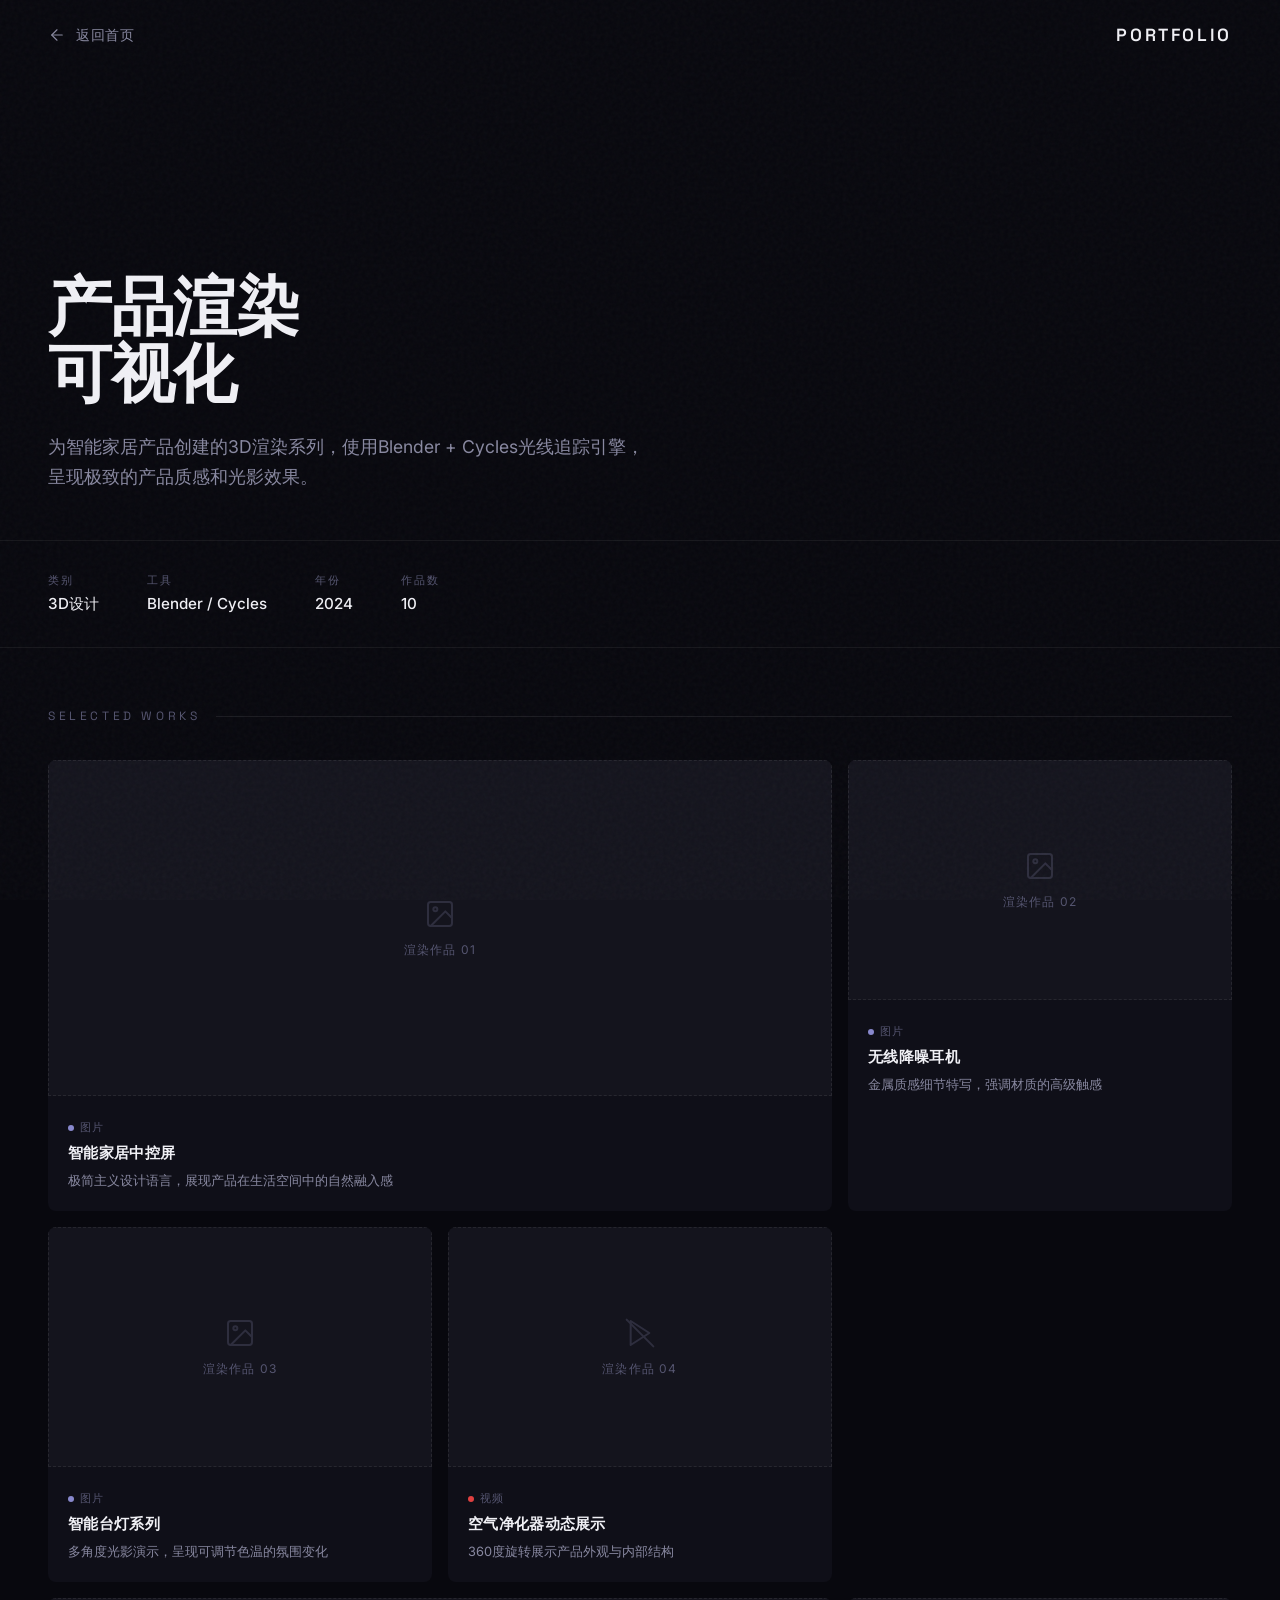
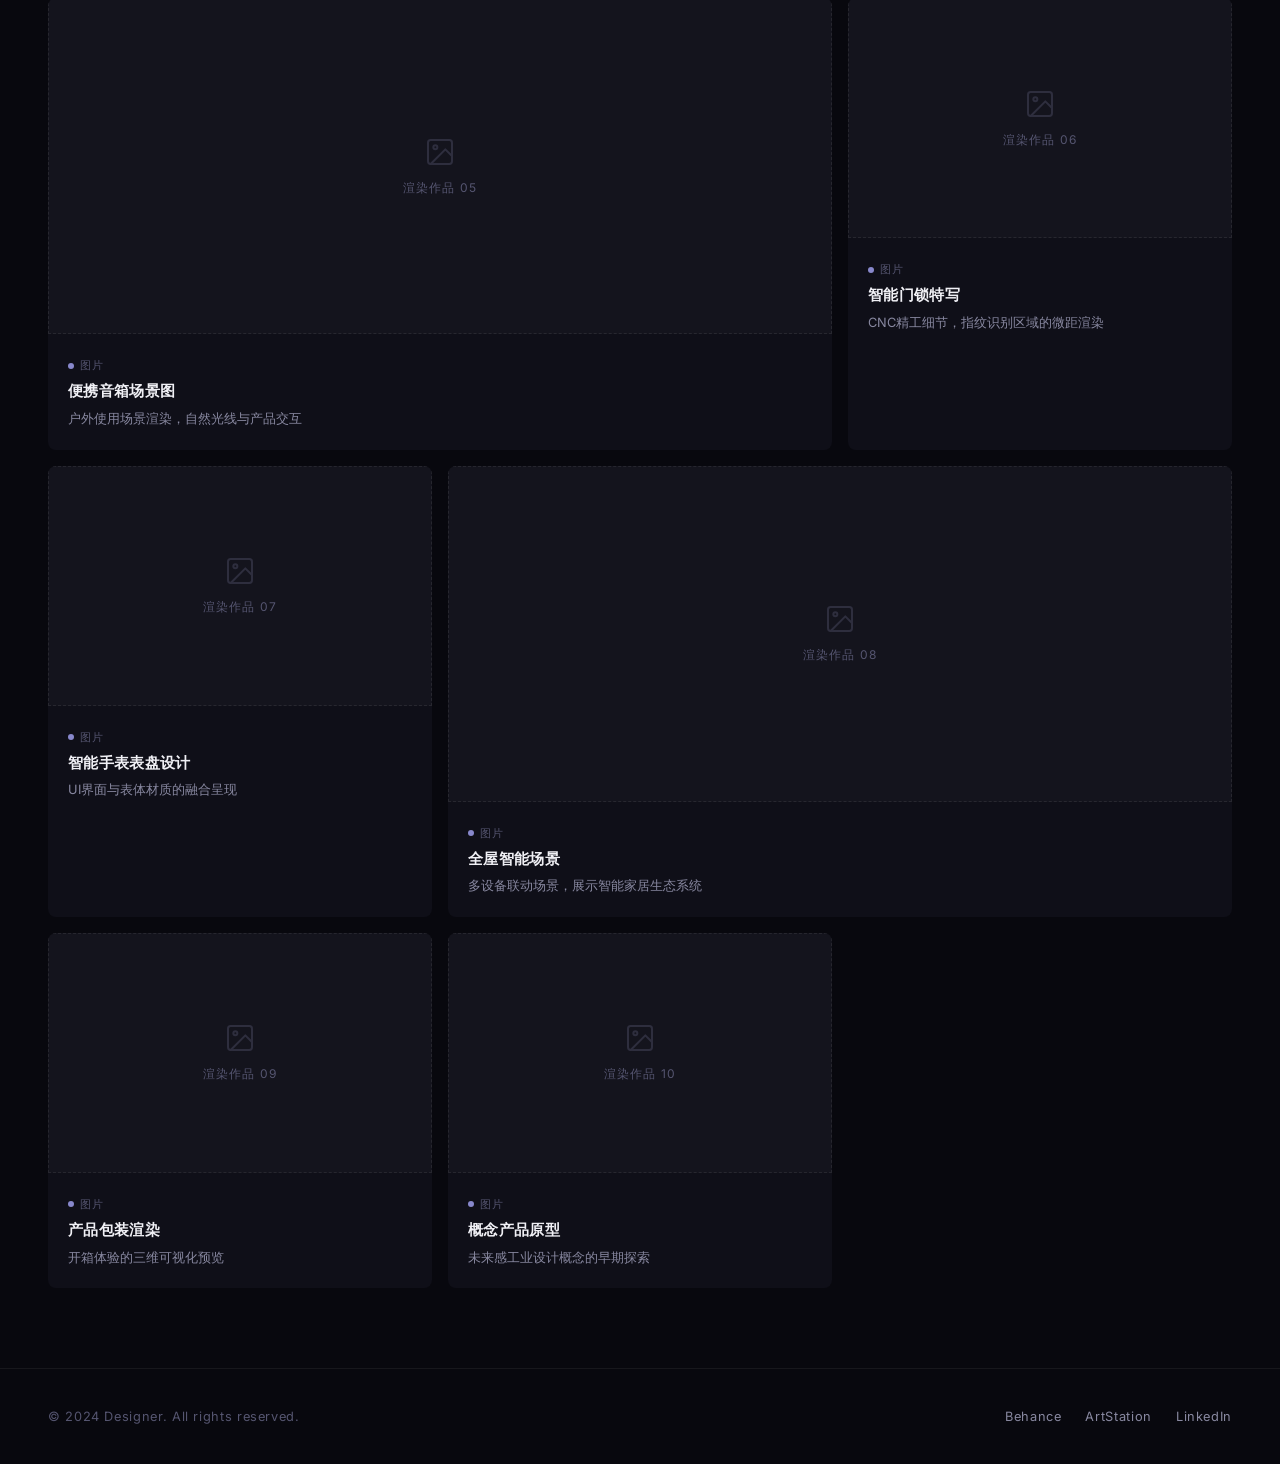
==== detail.html @ 285642f0 "更新：画廊卡片增加标题简介，修复链接跳转" ====
<!DOCTYPE html>
<html lang="zh-CN">
<head>
    <meta charset="UTF-8">
    <meta name="viewport" content="width=device-width, initial-scale=1.0">
    <title>作品详情 - DESIGNER PORTFOLIO</title>
    <link rel="preconnect" href="https://fonts.googleapis.com">
    <link href="https://fonts.googleapis.com/css2?family=Space+Grotesk:wght@300;400;500;600;700&family=Inter:wght@300;400;500;600;700&display=swap" rel="stylesheet">
    <link rel="stylesheet" href="style.css">
    <style>
        /* ===== 详情页专用样式 ===== */

        body {
            overflow: auto;
            cursor: auto;
        }

        /* --- 噪点覆盖 --- */
        .noise-overlay-detail {
            position: fixed; inset: 0; z-index: 9999;
            pointer-events: none;
            opacity: 0.035;
            background: url("data:image/svg+xml,%3Csvg viewBox='0 0 256 256' xmlns='http://www.w3.org/2000/svg'%3E%3Cfilter id='n'%3E%3CfeTurbulence type='fractalNoise' baseFrequency='0.9' numOctaves='4' stitchTiles='stitch'/%3E%3C/filter%3E%3Crect width='100%25' height='100%25' filter='url(%23n)'/%3E%3C/svg%3E");
        }

        /* --- 顶部导航栏 --- */
        .detail-nav {
            position: fixed; top: 0; left: 0; right: 0;
            z-index: 100;
            display: flex; align-items: center; justify-content: space-between;
            padding: 24px 48px;
            transition: background 0.4s, backdrop-filter 0.4s;
        }
        .detail-nav.scrolled {
            background: rgba(8,8,14,.85);
            backdrop-filter: blur(20px);
            -webkit-backdrop-filter: blur(20px);
        }
        .nav-back {
            display: inline-flex; align-items: center; gap: 10px;
            color: var(--text-secondary);
            text-decoration: none;
            font-family: var(--font-body);
            font-size: .9rem;
            letter-spacing: .05em;
            transition: color 0.3s;
        }
        .nav-back:hover { color: var(--text-primary); }
        .nav-back svg { width: 18px; height: 18px; }
        .nav-logo {
            font-family: var(--font-display);
            font-size: 1.1rem;
            font-weight: 600;
            letter-spacing: .15em;
            color: var(--text-primary);
            text-decoration: none;
        }

        /* --- Hero 区域 --- */
        .detail-hero {
            position: relative;
            min-height: 60vh;
            display: flex; align-items: flex-end;
            padding: 80px 48px 48px;
            background: var(--bg-dark);
            overflow: hidden;
        }
        .detail-hero::after {
            content: '';
            position: absolute; inset: 0;
            background: linear-gradient(to top, var(--bg-dark) 0%, transparent 60%);
            pointer-events: none;
        }
        .detail-hero-inner {
            position: relative; z-index: 1;
            max-width: 800px;
        }
        .detail-hero-number {
            font-family: var(--font-display);
            font-size: 6rem;
            font-weight: 700;
            line-height: 1;
            background: linear-gradient(135deg, var(--accent-red), var(--accent-purple));
            -webkit-background-clip: text;
            -webkit-text-fill-color: transparent;
            background-clip: text;
            opacity: 0.2;
            margin-bottom: 16px;
        }
        .detail-hero-category {
            display: inline-block;
            padding: 6px 18px;
            border: 1px solid;
            border-radius: 4px;
            font-family: var(--font-display);
            font-size: .75rem;
            font-weight: 500;
            letter-spacing: .2em;
            text-transform: uppercase;
            margin-bottom: 20px;
        }
        .detail-hero-category.tag-3d { border-color: var(--tag-3d); color: var(--tag-3d); }
        .detail-hero-category.tag-2d { border-color: var(--tag-2d); color: var(--tag-2d); }
        .detail-hero-category.tag-film { border-color: var(--tag-film); color: var(--tag-film); }
        .detail-hero-category.tag-ai { border-color: var(--tag-ai); color: var(--tag-ai); }
        .detail-hero-title {
            font-family: var(--font-display);
            font-size: clamp(2.5rem, 5vw, 4.5rem);
            font-weight: 700;
            line-height: 1.05;
            letter-spacing: -.02em;
            margin-bottom: 24px;
        }
        .detail-hero-desc {
            font-size: 1.1rem;
            line-height: 1.7;
            color: var(--text-secondary);
            max-width: 600px;
        }

        /* --- 作品元数据栏 --- */
        .detail-meta-bar {
            display: flex; gap: 48px;
            padding: 32px 48px;
            border-top: 1px solid rgba(255,255,255,.06);
            border-bottom: 1px solid rgba(255,255,255,.06);
            background: var(--bg-dark);
        }
        .meta-bar-item {
            display: flex; flex-direction: column; gap: 6px;
        }
        .meta-bar-label {
            font-size: .7rem;
            letter-spacing: .2em;
            text-transform: uppercase;
            color: var(--text-dim);
            font-family: var(--font-display);
        }
        .meta-bar-value {
            font-size: .95rem;
            color: var(--text-primary);
            font-weight: 500;
        }

        /* --- 画廊区域 --- */
        .detail-gallery {
            padding: 60px 48px 80px;
            background: var(--bg-dark);
        }
        .gallery-section-title {
            font-family: var(--font-display);
            font-size: .75rem;
            letter-spacing: .3em;
            text-transform: uppercase;
            color: var(--text-dim);
            margin-bottom: 36px;
            display: flex; align-items: center; gap: 16px;
        }
        .gallery-section-title::after {
            content: '';
            flex: 1;
            height: 1px;
            background: rgba(255,255,255,.08);
        }

        /* 瀑布流/网格画廊 */
        .gallery-grid {
            display: grid;
            grid-template-columns: repeat(3, 1fr);
            gap: 16px;
        }
        .gallery-item {
            position: relative;
            border-radius: 8px;
            overflow: hidden;
            background: var(--bg-card);
            cursor: pointer;
            transition: transform 0.4s var(--ease-out-expo), box-shadow 0.4s;
            display: flex;
            flex-direction: column;
        }
        .gallery-item:hover {
            transform: translateY(-4px);
            box-shadow: 0 20px 60px rgba(0,0,0,.4);
        }
        .gallery-item.wide {
            grid-column: span 2;
        }
        .gallery-item.tall {
            grid-row: span 2;
        }
        .gallery-item-media {
            position: relative;
            width: 100%;
            aspect-ratio: 16/10;
            overflow: hidden;
            flex-shrink: 0;
        }
        .gallery-item.wide .gallery-item-media {
            aspect-ratio: 21/9;
        }
        .gallery-item img,
        .gallery-item video {
            width: 100%; height: 100%;
            object-fit: cover;
            display: block;
            transition: transform 0.6s var(--ease-out-expo);
        }
        .gallery-item:hover img,
        .gallery-item:hover video {
            transform: scale(1.05);
        }
        .gallery-item-info {
            padding: 20px;
            display: flex;
            flex-direction: column;
            gap: 8px;
            flex: 1;
        }
        .gallery-item-title {
            font-family: var(--font-display);
            font-size: .95rem;
            font-weight: 600;
            color: var(--text-primary);
            letter-spacing: .02em;
            line-height: 1.3;
        }
        .gallery-item-desc {
            font-size: .8rem;
            line-height: 1.6;
            color: var(--text-secondary);
            display: -webkit-box;
            -webkit-line-clamp: 2;
            -webkit-box-orient: vertical;
            overflow: hidden;
        }
        .gallery-item-tag {
            display: inline-flex;
            align-items: center;
            gap: 6px;
            margin-top: 4px;
        }
        .gallery-item-tag-dot {
            width: 6px; height: 6px;
            border-radius: 50%;
            flex-shrink: 0;
        }
        .gallery-item-tag span {
            font-size: .7rem;
            letter-spacing: .12em;
            text-transform: uppercase;
            color: var(--text-dim);
            font-family: var(--font-display);
        }

        /* 占位符样式 */
        .gallery-placeholder {
            width: 100%; height: 100%;
            display: flex; flex-direction: column;
            align-items: center; justify-content: center; gap: 12px;
            background: rgba(255,255,255,.02);
            border: 1px dashed rgba(255,255,255,.08);
        }
        .gallery-placeholder svg {
            width: 32px; height: 32px;
            color: var(--text-dim);
            opacity: 0.4;
        }
        .gallery-placeholder span {
            font-size: .75rem;
            color: var(--text-dim);
            letter-spacing: .1em;
        }

        /* --- Lightbox 灯箱 --- */
        .lightbox {
            position: fixed; inset: 0;
            z-index: 1000;
            background: rgba(5,5,10,.95);
            backdrop-filter: blur(30px);
            display: flex; align-items: center; justify-content: center;
            opacity: 0;
            pointer-events: none;
            transition: opacity 0.4s;
        }
        .lightbox.active {
            opacity: 1;
            pointer-events: all;
        }
        .lightbox-close {
            position: absolute; top: 24px; right: 32px;
            width: 48px; height: 48px;
            border: 1px solid rgba(255,255,255,.15);
            border-radius: 50%;
            background: transparent;
            color: var(--text-primary);
            font-size: 1.5rem;
            cursor: pointer;
            display: flex; align-items: center; justify-content: center;
            transition: border-color 0.3s, background 0.3s;
        }
        .lightbox-close:hover {
            border-color: rgba(255,255,255,.4);
            background: rgba(255,255,255,.05);
        }
        .lightbox-content {
            max-width: 85vw; max-height: 85vh;
            position: relative;
        }
        .lightbox-content img,
        .lightbox-content video {
            max-width: 100%; max-height: 85vh;
            border-radius: 8px;
            object-fit: contain;
        }
        .lightbox-nav {
            position: absolute; top: 50%;
            transform: translateY(-50%);
            width: 48px; height: 48px;
            border: 1px solid rgba(255,255,255,.15);
            border-radius: 50%;
            background: rgba(8,8,14,.6);
            color: var(--text-primary);
            font-size: 1.2rem;
            cursor: pointer;
            display: flex; align-items: center; justify-content: center;
            transition: border-color 0.3s, background 0.3s;
        }
        .lightbox-nav:hover {
            border-color: rgba(255,255,255,.4);
            background: rgba(8,8,14,.8);
        }
        .lightbox-prev { left: -70px; }
        .lightbox-next { right: -70px; }
        .lightbox-counter {
            position: absolute; bottom: -40px; left: 50%;
            transform: translateX(-50%);
            font-size: .8rem;
            color: var(--text-dim);
            letter-spacing: .15em;
        }

        /* --- 页脚 --- */
        .detail-footer {
            padding: 40px 48px;
            border-top: 1px solid rgba(255,255,255,.06);
            display: flex; align-items: center; justify-content: space-between;
            background: var(--bg-dark);
        }
        .detail-footer p {
            font-size: .8rem;
            color: var(--text-dim);
            letter-spacing: .05em;
        }
        .footer-socials {
            display: flex; gap: 24px;
        }
        .footer-socials a {
            font-size: .8rem;
            color: var(--text-secondary);
            text-decoration: none;
            letter-spacing: .05em;
            transition: color 0.3s;
        }
        .footer-socials a:hover { color: var(--text-primary); }

        /* --- 进入动画 --- */
        .fade-up {
            opacity: 0;
            transform: translateY(30px);
            transition: opacity 0.8s var(--ease-out-expo), transform 0.8s var(--ease-out-expo);
        }
        .fade-up.visible {
            opacity: 1;
            transform: translateY(0);
        }
        .fade-up:nth-child(2) { transition-delay: 0.08s; }
        .fade-up:nth-child(3) { transition-delay: 0.16s; }
        .fade-up:nth-child(4) { transition-delay: 0.24s; }
        .fade-up:nth-child(5) { transition-delay: 0.32s; }
        .fade-up:nth-child(6) { transition-delay: 0.40s; }
        .fade-up:nth-child(7) { transition-delay: 0.48s; }
        .fade-up:nth-child(8) { transition-delay: 0.56s; }
        .fade-up:nth-child(9) { transition-delay: 0.64s; }
        .fade-up:nth-child(10) { transition-delay: 0.72s; }

        /* --- 响应式 --- */
        @media (max-width: 1024px) {
            .gallery-grid { grid-template-columns: repeat(2, 1fr); }
            .gallery-item.wide { grid-column: span 2; }
        }
        @media (max-width: 768px) {
            .detail-nav { padding: 16px 24px; }
            .detail-hero { padding: 80px 24px 32px; min-height: 50vh; }
            .detail-hero-number { font-size: 4rem; }
            .detail-meta-bar { padding: 24px; gap: 24px; flex-wrap: wrap; }
            .detail-gallery { padding: 40px 24px 60px; }
            .gallery-grid { grid-template-columns: 1fr; }
            .gallery-item.wide { grid-column: span 1; }
            .gallery-item.tall { grid-row: span 1; }
            .gallery-item-info { padding: 16px; }
            .detail-footer { padding: 32px 24px; flex-direction: column; gap: 16px; }
            .lightbox-prev { left: 10px; }
            .lightbox-next { right: 10px; }
        }
    </style>
</head>
<body>

    <!-- 噪点 -->
    <div class="noise-overlay-detail"></div>

    <!-- 顶部导航 -->
    <nav class="detail-nav" id="detailNav">
        <a href="index.html" class="nav-back">
            <svg viewBox="0 0 24 24" fill="none" stroke="currentColor" stroke-width="1.5" stroke-linecap="round" stroke-linejoin="round">
                <path d="M19 12H5"/><path d="M12 19l-7-7 7-7"/>
            </svg>
            返回首页
        </a>
        <a href="index.html" class="nav-logo">PORTFOLIO</a>
    </nav>

    <!-- Hero 区域 -->
    <div class="detail-hero" id="detailHero">
        <div class="detail-hero-inner">
            <div class="detail-hero-number fade-up" id="heroNumber">01</div>
            <div class="detail-hero-category tag-3d fade-up" id="heroCategory">3D设计</div>
            <h1 class="detail-hero-title fade-up" id="heroTitle">产品渲染<br>可视化</h1>
            <p class="detail-hero-desc fade-up" id="heroDesc">为智能家居产品创建的3D渲染系列，使用Blender + Cycles光线追踪引擎，呈现极致的产品质感和光影效果。</p>
        </div>
    </div>

    <!-- 元数据栏 -->
    <div class="detail-meta-bar fade-up" id="metaBar">
        <div class="meta-bar-item">
            <span class="meta-bar-label">类别</span>
            <span class="meta-bar-value" id="metaCategory">3D设计</span>
        </div>
        <div class="meta-bar-item">
            <span class="meta-bar-label">工具</span>
            <span class="meta-bar-value" id="metaTools">Blender / Cycles</span>
        </div>
        <div class="meta-bar-item">
            <span class="meta-bar-label">年份</span>
            <span class="meta-bar-value" id="metaYear">2024</span>
        </div>
        <div class="meta-bar-item">
            <span class="meta-bar-label">作品数</span>
            <span class="meta-bar-value" id="metaCount">10</span>
        </div>
    </div>

    <!-- 画廊 -->
    <div class="detail-gallery">
        <div class="gallery-section-title fade-up">SELECTED WORKS</div>
        <div class="gallery-grid" id="galleryGrid">
            <!-- JS 动态生成 -->
        </div>
    </div>

    <!-- 页脚 -->
    <div class="detail-footer">
        <p>&copy; 2024 Designer. All rights reserved.</p>
        <div class="footer-socials">
            <a href="#">Behance</a>
            <a href="#">ArtStation</a>
            <a href="#">LinkedIn</a>
        </div>
    </div>

    <!-- 灯箱 -->
    <div class="lightbox" id="lightbox">
        <button class="lightbox-close" id="lightboxClose">&times;</button>
        <button class="lightbox-nav lightbox-prev" id="lightboxPrev">&#8249;</button>
        <button class="lightbox-nav lightbox-next" id="lightboxNext">&#8250;</button>
        <div class="lightbox-content" id="lightboxContent"></div>
        <div class="lightbox-counter" id="lightboxCounter"></div>
    </div>

    <script src="https://cdnjs.cloudflare.com/ajax/libs/gsap/3.12.2/gsap.min.js"></script>
    <script>
    (() => {
        'use strict';

        /* ========== 作品数据 ========== */
        const categories = {
            1: {
                number: '01',
                title: '产品渲染<br>可视化',
                category: '3D设计',
                tagClass: 'tag-3d',
                desc: '为智能家居产品创建的3D渲染系列，使用Blender + Cycles光线追踪引擎，呈现极致的产品质感和光影效果。',
                tools: 'Blender / Cycles',
                year: '2024',
                count: 10,
                items: [
                    { type: 'image', label: '渲染作品 01', title: '智能家居中控屏', desc: '极简主义设计语言，展现产品在生活空间中的自然融入感', layout: 'wide' },
                    { type: 'image', label: '渲染作品 02', title: '无线降噪耳机', desc: '金属质感细节特写，强调材质的高级触感' },
                    { type: 'image', label: '渲染作品 03', title: '智能台灯系列', desc: '多角度光影演示，呈现可调节色温的氛围变化' },
                    { type: 'video', label: '渲染作品 04', title: '空气净化器动态展示', desc: '360度旋转展示产品外观与内部结构' },
                    { type: 'image', label: '渲染作品 05', title: '便携音箱场景图', desc: '户外使用场景渲染，自然光线与产品交互' , layout: 'wide' },
                    { type: 'image', label: '渲染作品 06', title: '智能门锁特写', desc: 'CNC精工细节，指纹识别区域的微距渲染' },
                    { type: 'image', label: '渲染作品 07', title: '智能手表表盘设计', desc: 'UI界面与表体材质的融合呈现' },
                    { type: 'image', label: '渲染作品 08', title: '全屋智能场景', desc: '多设备联动场景，展示智能家居生态系统', layout: 'wide' },
                    { type: 'image', label: '渲染作品 09', title: '产品包装渲染', desc: '开箱体验的三维可视化预览' },
                    { type: 'image', label: '渲染作品 10', title: '概念产品原型', desc: '未来感工业设计概念的早期探索' },
                ]
            },
            2: {
                number: '02',
                title: '品牌<br>宣传片',
                category: '影视',
                tagClass: 'tag-film',
                desc: '从前期脚本策划到后期剪辑调色，全流程制作品牌形象宣传片，融合动态图形和实景拍摄。',
                tools: 'Premiere / AE',
                year: '2024',
                count: 10,
                items: [
                    { type: 'video', label: '宣传片 01', title: '科技品牌年度形象片', desc: '3分钟品牌故事叙述，展现企业愿景与核心价值观', layout: 'wide' },
                    { type: 'image', label: '宣传片 02', title: '产品发布会开场', desc: '大型LED舞台配合动态图形，营造沉浸式发布体验' },
                    { type: 'image', label: '宣传片 03', title: '社交媒体短视频系列', desc: '竖屏适配的15秒品牌快闪内容' },
                    { type: 'video', label: '宣传片 04', title: '企业宣传片', desc: '从办公室到生产线的全流程企业实力展示', layout: 'wide' },
                    { type: 'image', label: '宣传片 05', title: '活动回顾视频', desc: '年度品牌活动的精彩瞬间集锦' },
                    { type: 'image', label: '宣传片 06', title: '产品功能演示', desc: '简洁直观的产品使用场景演示' },
                    { type: 'image', label: '宣传片 07', title: '品牌联名合作片', desc: '跨界品牌联动的创意视觉表达', layout: 'wide' },
                    { type: 'image', label: '宣传片 08', title: '客户见证故事', desc: '真实用户使用体验的情感化叙事' },
                    { type: 'image', label: '宣传片 09', title: '节日营销视频', desc: '节日主题的创意品牌祝福短片' },
                    { type: 'image', label: '宣传片 10', title: '品牌纪录片', desc: '深入品牌背后的创作理念与团队故事' },
                ]
            },
            3: {
                number: '03',
                title: '品牌视觉<br>识别系统',
                category: '2D设计',
                tagClass: 'tag-2d',
                desc: '为科技品牌打造的完整视觉识别体系，包含Logo设计、色彩规范、字体系统和全套应用延展。',
                tools: 'Illustrator / PS',
                year: '2024',
                count: 10,
                items: [
                    { type: 'image', label: '视觉识别 01', title: '科技品牌Logo系统', desc: '主Logo + 图标 + 字标的全套标志设计方案', layout: 'wide' },
                    { type: 'image', label: '视觉识别 02', title: '色彩规范体系', desc: '主色、辅色、功能色的系统化定义与应用' },
                    { type: 'image', label: '视觉识别 03', title: '字体规范', desc: '品牌专用字体选型与中英文排版规范' },
                    { type: 'image', label: '视觉识别 04', title: '名片系统', desc: '管理层与普通员工的多层级名片设计' },
                    { type: 'image', label: '视觉识别 05', title: '品牌物料延展', desc: '信纸、信封、文件夹等办公用品系统', layout: 'wide' },
                    { type: 'image', label: '视觉识别 06', title: '导视系统设计', desc: '办公空间与环境导视标识的统一规划' },
                    { type: 'image', label: '视觉识别 07', title: '品牌插画风格', desc: '独特的品牌插画语言与视觉元素库' },
                    { type: 'image', label: '视觉识别 08', title: '社交媒体模板', desc: '各平台统一的社交媒体视觉模板体系', layout: 'wide' },
                    { type: 'image', label: '视觉识别 09', title: '品牌手册', desc: '完整的品牌视觉识别规范手册设计' },
                    { type: 'image', label: '视觉识别 10', title: '品牌周边产品', desc: 'T恤、帆布袋等品牌周边的视觉设计' },
                ]
            },
            4: {
                number: '04',
                title: 'AI概念<br>艺术创作',
                category: 'AI设计',
                tagClass: 'tag-ai',
                desc: '利用Midjourney + Stable Diffusion创作概念艺术，结合Photoshop后期精修，实现商业级视觉内容。',
                tools: 'AI + Photoshop',
                year: '2024',
                count: 10,
                items: [
                    { type: 'image', label: 'AI作品 01', title: '赛博朋克城市', desc: '未来都市的霓虹光影与建筑氛围概念设计', layout: 'wide' },
                    { type: 'image', label: 'AI作品 02', title: '自然生态幻想', desc: '超现实主义的自然景观与生物融合' },
                    { type: 'image', label: 'AI作品 03', title: '抽象情绪表达', desc: '以色彩和形态传达复杂情感状态的视觉探索' },
                    { type: 'image', label: 'AI作品 04', title: '太空殖民地概念', desc: '人类未来太空居住环境的概念可视化', layout: 'wide' },
                    { type: 'image', label: 'AI作品 05', title: '复古未来主义', desc: '融合60年代美学与未来科技的怀旧幻想' },
                    { type: 'image', label: 'AI作品 06', title: '微观世界', desc: '细胞级别的微观世界艺术化呈现' },
                    { type: 'image', label: 'AI作品 07', title: '东方幻想', desc: '东方美学与AI创作的碰撞与融合', layout: 'wide' },
                    { type: 'image', label: 'AI作品 08', title: '角色概念设计', desc: '游戏/影视角色的前期概念设定' },
                    { type: 'image', label: 'AI作品 09', title: '建筑幻想', desc: '超越物理限制的概念建筑空间设计' },
                    { type: 'image', label: 'AI作品 10', title: '动态海报系列', desc: 'AI生成与平面设计结合的实验性海报' },
                ]
            },
            5: {
                number: '05',
                title: '建筑<br>可视化',
                category: '3D设计',
                tagClass: 'tag-3d',
                desc: '现代商业建筑外观渲染，使用V-Ray引擎进行物理级光照模拟，从白天到夜晚的多时段展示。',
                tools: '3ds Max / V-Ray',
                year: '2023',
                count: 10,
                items: [
                    { type: 'image', label: '建筑渲染 01', title: '商业综合体日景', desc: '现代商业建筑的外观日间渲染，强调玻璃幕墙的反射质感', layout: 'wide' },
                    { type: 'image', label: '建筑渲染 02', title: '住宅小区鸟瞰', desc: '大型住宅项目的鸟瞰视角规划展示' },
                    { type: 'image', label: '建筑渲染 03', title: '办公大楼夜景', desc: '城市CBD核心区域的建筑夜景灯光表现', layout: 'wide' },
                    { type: 'image', label: '建筑渲染 04', title: '室内公共空间', desc: '酒店大堂与商业中庭的室内渲染呈现' },
                    { type: 'image', label: '建筑渲染 05', title: '文化中心设计', desc: '地标性文化建筑的参数化设计可视化' },
                    { type: 'image', label: '建筑渲染 06', title: '校园规划全景', desc: '教育园区总体规划的多角度展示', layout: 'wide' },
                    { type: 'image', label: '建筑渲染 07', title: '景观设计细节', desc: '建筑周边景观环境的精致呈现' },
                    { type: 'image', label: '建筑渲染 08', title: '建筑剖面图', desc: '建筑内部结构与空间关系的清晰展示' },
                    { type: 'image', label: '建筑渲染 09', title: '商业街步行道', desc: '商业步行街的人视角场景化渲染', layout: 'wide' },
                    { type: 'image', label: '建筑渲染 10', title: '黄昏氛围渲染', desc: '黄金时刻光线下的建筑氛围营造' },
                ]
            }
        };

        /* ========== URL 参数路由 ========== */
        const params = new URLSearchParams(window.location.search);
        const id = parseInt(params.get('id')) || 1;
        const cat = categories[id] || categories[1];

        /* ========== 填充页面 ========== */
        document.title = `${cat.title.replace(/<br>/g, ' ')} - DESIGNER PORTFOLIO`;
        document.getElementById('heroNumber').textContent = cat.number;
        document.getElementById('heroCategory').textContent = cat.category;
        document.getElementById('heroCategory').className = `detail-hero-category ${cat.tagClass} fade-up`;
        document.getElementById('heroTitle').innerHTML = cat.title;
        document.getElementById('heroDesc').textContent = cat.desc;
        document.getElementById('metaCategory').textContent = cat.category;
        document.getElementById('metaTools').textContent = cat.tools;
        document.getElementById('metaYear').textContent = cat.year;
        document.getElementById('metaCount').textContent = cat.count;

        /* ========== 生成画廊网格 ========== */
        const grid = document.getElementById('galleryGrid');

        cat.items.forEach((item, i) => {
            const div = document.createElement('div');
            div.className = `gallery-item fade-up ${item.layout || ''}`;

            const tagColor = item.type === 'video' ? '#e04040' : '#8888cc';

            div.innerHTML = `
                <div class="gallery-item-media">
                    <div class="gallery-placeholder">
                        <svg viewBox="0 0 24 24" fill="none" stroke="currentColor" stroke-width="1.5" stroke-linecap="round" stroke-linejoin="round">
                            ${item.type === 'video'
                                ? '<polygon points="5,3 19,12 5,21"/><line x1="2" y1="2" x2="22" y2="22"/>'
                                : '<rect x="3" y="3" width="18" height="18" rx="2"/><circle cx="8.5" cy="8.5" r="1.5"/><path d="M21 15l-5-5L5 21"/>'}
                        </svg>
                        <span>${item.label}</span>
                    </div>
                </div>
                <div class="gallery-item-info">
                    <div class="gallery-item-tag">
                        <div class="gallery-item-tag-dot" style="background:${tagColor}"></div>
                        <span>${item.type === 'video' ? '视频' : '图片'}</span>
                    </div>
                    <div class="gallery-item-title">${item.title || item.label}</div>
                    <div class="gallery-item-desc">${item.desc || ''}</div>
                </div>
            `;
            div.addEventListener('click', () => openLightbox(i));
            grid.appendChild(div);
        });

        /* ========== 滚动进入动画 ========== */
        const observer = new IntersectionObserver((entries) => {
            entries.forEach(e => {
                if (e.isIntersecting) {
                    e.target.classList.add('visible');
                    observer.unobserve(e.target);
                }
            });
        }, { threshold: 0.1 });

        document.querySelectorAll('.fade-up').forEach(el => observer.observe(el));

        /* ========== 导航栏滚动效果 ========== */
        const nav = document.getElementById('detailNav');
        window.addEventListener('scroll', () => {
            nav.classList.toggle('scrolled', window.scrollY > 60);
        }, { passive: true });

        /* ========== Lightbox 灯箱 ========== */
        const lightbox = document.getElementById('lightbox');
        const lbContent = document.getElementById('lightboxContent');
        const lbCounter = document.getElementById('lightboxCounter');
        let currentIndex = 0;

        function openLightbox(i) {
            currentIndex = i;
            updateLightbox();
            lightbox.classList.add('active');
            document.body.style.overflow = 'hidden';
        }

        function closeLightbox() {
            lightbox.classList.remove('active');
            document.body.style.overflow = '';
        }

        function updateLightbox() {
            const item = cat.items[currentIndex];
            lbContent.innerHTML = `
                <div class="gallery-placeholder" style="width:70vw;height:60vh;max-width:900px;max-height:70vh;border-radius:12px;">
                    <svg viewBox="0 0 24 24" fill="none" stroke="currentColor" stroke-width="1.5" width="48" height="48" stroke-linecap="round" stroke-linejoin="round">
                        ${item.type === 'video'
                            ? '<polygon points="5,3 19,12 5,21"/><line x1="2" y1="2" x2="22" y2="22"/>'
                            : '<rect x="3" y="3" width="18" height="18" rx="2"/><circle cx="8.5" cy="8.5" r="1.5"/><path d="M21 15l-5-5L5 21"/>'}
                    </svg>
                    <span>${item.label}</span>
                </div>
                <div style="text-align:center;margin-top:20px;">
                    <div style="font-family:var(--font-display);font-size:1.2rem;font-weight:600;color:var(--text-primary);margin-bottom:6px;">${item.title || item.label}</div>
                    <div style="font-size:.85rem;color:var(--text-secondary);max-width:600px;margin:0 auto;">${item.desc || ''}</div>
                </div>
            `;
            lbCounter.textContent = `${currentIndex + 1} / ${cat.items.length}`;
        }

        document.getElementById('lightboxClose').addEventListener('click', closeLightbox);
        lightbox.addEventListener('click', (e) => {
            if (e.target === lightbox) closeLightbox();
        });
        document.getElementById('lightboxPrev').addEventListener('click', (e) => {
            e.stopPropagation();
            currentIndex = (currentIndex - 1 + cat.items.length) % cat.items.length;
            updateLightbox();
        });
        document.getElementById('lightboxNext').addEventListener('click', (e) => {
            e.stopPropagation();
            currentIndex = (currentIndex + 1) % cat.items.length;
            updateLightbox();
        });

        // 键盘控制灯箱
        document.addEventListener('keydown', (e) => {
            if (!lightbox.classList.contains('active')) return;
            if (e.key === 'Escape') closeLightbox();
            if (e.key === 'ArrowLeft') {
                currentIndex = (currentIndex - 1 + cat.items.length) % cat.items.length;
                updateLightbox();
            }
            if (e.key === 'ArrowRight') {
                currentIndex = (currentIndex + 1) % cat.items.length;
                updateLightbox();
            }
        });

        /* ========== GSAP Hero 动画 ========== */
        gsap.from('.detail-hero-inner .fade-up', {
            y: 40, opacity: 0,
            duration: 1, stagger: 0.12,
            ease: 'power3.out', delay: 0.3
        });
        gsap.from('#metaBar', {
            y: 20, opacity: 0,
            duration: 0.8,
            ease: 'power3.out', delay: 0.8
        });
    })();
    </script>
</body>
</html>
---- style.css ----
/* ===================================================
   DESIGNER PORTFOLIO — Red-to-Purple-Blue Gradient Theme
   =================================================== */

/* --- Reset & Base --- */
*, *::before, *::after { margin: 0; padding: 0; box-sizing: border-box; }

:root {
    --bg-dark:       #08080e;
    --bg-card:       #0f0f18;
    --bg-card-hover: #1a1a2a;
    --text-primary:  #f0f0f5;
    --text-secondary:#8888a0;
    --text-dim:      #555570;
    --accent-red:    #ff2d55;
    --accent-purple: #8b5cf6;
    --accent-blue:   #3b82f6;
    --accent:        #ff2d55;
    --accent-glow:   rgba(255,45,85,.12);
    --accent-glow-p: rgba(139,92,246,.12);
    --accent-glow-b: rgba(59,130,246,.12);
    --tag-3d:        #60a5fa;
    --tag-2d:        #ff6b6b;
    --tag-film:      #a78bfa;
    --tag-ai:        #34d399;
    --font-display:  'Space Grotesk', sans-serif;
    --font-body:     'Inter', sans-serif;
    --ease-out-expo: cubic-bezier(.16,1,.3,1);
}

/* 渐变工具类 */
.gradient-text {
    background: linear-gradient(135deg, var(--accent-red), var(--accent-purple), var(--accent-blue));
    -webkit-background-clip: text;
    -webkit-text-fill-color: transparent;
    background-clip: text;
}
.gradient-bg {
    background: linear-gradient(135deg, var(--accent-red), var(--accent-purple), var(--accent-blue));
}

html { scroll-behavior: auto; }

body {
    font-family: var(--font-body);
    background: var(--bg-dark);
    color: var(--text-primary);
    overflow: hidden;
    cursor: none;
    -webkit-font-smoothing: antialiased;
}

a { color: inherit; text-decoration: none; }
img { display: block; max-width: 100%; }
button { font-family: inherit; cursor: none; }

/* --- 噪点纹理 --- */
.noise-overlay {
    position: fixed; inset: 0; z-index: 9998;
    pointer-events: none;
    opacity: .035;
    background-image: url("data:image/svg+xml,%3Csvg viewBox='0 0 256 256' xmlns='http://www.w3.org/2000/svg'%3E%3Cfilter id='n'%3E%3CfeTurbulence type='fractalNoise' baseFrequency='.85' numOctaves='4' stitchTiles='stitch'/%3E%3C/filter%3E%3Crect width='100%25' height='100%25' filter='url(%23n)'/%3E%3C/svg%3E");
    background-repeat: repeat;
    background-size: 200px;
}

/* ==============================
   自定义光标
   ============================== */
.cursor-dot {
    position: fixed; top: 0; left: 0;
    width: 8px; height: 8px;
    background: var(--accent);
    border-radius: 50%;
    pointer-events: none;
    z-index: 10001;
    transform: translate(-50%, -50%);
    transition: transform .1s, opacity .3s, background .3s;
    box-shadow: 0 0 12px var(--accent-glow), 0 0 4px var(--accent);
}
.cursor-dot.hover { transform: translate(-50%,-50%) scale(3); opacity: .5; }

.cursor-ring {
    position: fixed; top: 0; left: 0;
    width: 40px; height: 40px;
    border: 1.5px solid rgba(255,255,255,.3);
    border-radius: 50%;
    pointer-events: none;
    z-index: 10000;
    transform: translate(-50%, -50%);
    transition: width .4s var(--ease-out-expo), height .4s var(--ease-out-expo), border-color .3s;
}
.cursor-ring.hover {
    width: 70px; height: 70px;
    border-color: var(--accent-purple);
    border-width: 2px;
}

/* ==============================
   加载动画
   ============================== */
.loader {
    position: fixed; inset: 0;
    background: var(--bg-dark);
    display: flex; align-items: center; justify-content: center;
    z-index: 10002;
}
.loader.done { pointer-events: none; }

.loader-inner { text-align: center; }

.loader-text {
    font-family: var(--font-display);
    font-size: 2rem; font-weight: 700;
    letter-spacing: 1.2em;
    text-indent: 1.2em;
    margin-bottom: 30px;
}
.loader-text span {
    display: inline-block;
    opacity: 0;
    transform: translateY(20px);
}

.loader-bar {
    width: 200px; height: 2px;
    background: #1a1a2a;
    border-radius: 2px;
    overflow: hidden;
    margin: 0 auto 15px;
}
.loader-progress {
    height: 100%; width: 0;
    background: linear-gradient(90deg, var(--accent-red), var(--accent-purple), var(--accent-blue));
    border-radius: 2px;
}

.loader-counter {
    font-family: var(--font-display);
    font-size: .85rem; color: var(--text-secondary);
}

/* ==============================
   侧边导航
   ============================== */
.side-nav {
    position: fixed; top: 0; left: 0; bottom: 0;
    z-index: 9990;
    width: 70px;
    display: flex; flex-direction: column;
    padding: 30px 20px;
}

.side-nav-toggle {
    width: 36px; height: 24px;
    display: flex; flex-direction: column;
    justify-content: space-between;
    cursor: none;
    position: relative; z-index: 10;
}
.side-nav-toggle span {
    display: block; height: 2px;
    background: var(--text-primary);
    border-radius: 2px;
    transition: all .4s var(--ease-out-expo);
    transform-origin: center;
}
.side-nav-toggle.active span:first-child {
    transform: translateY(11px) rotate(45deg);
}
.side-nav-toggle.active span:last-child {
    transform: translateY(-11px) rotate(-45deg);
}

.side-nav-menu {
    position: fixed; top: 0; left: 0; bottom: 0;
    width: 380px;
    background: rgba(8,8,14,.96);
    backdrop-filter: blur(20px);
    display: flex; flex-direction: column;
    justify-content: center;
    padding: 80px 50px;
    transform: translateX(-100%);
    transition: transform .6s var(--ease-out-expo);
    border-right: 1px solid rgba(139,92,246,.1);
}
.side-nav-menu.open { transform: translateX(0); }

.side-nav-menu nav { margin-bottom: 60px; }

.nav-item {
    display: block;
    font-family: var(--font-display);
    font-size: 2.2rem; font-weight: 600;
    color: var(--text-dim);
    padding: 12px 0;
    position: relative;
    transition: color .3s, transform .3s;
    transform: translateX(-20px);
    opacity: 0;
}
.nav-item.show { transform: translateX(0); opacity: 1; }
.nav-item:hover { 
    color: var(--text-primary);
    transform: translateX(10px); 
}
.nav-item:hover span {
    background: linear-gradient(135deg, var(--accent-red), var(--accent-purple), var(--accent-blue));
    -webkit-background-clip: text;
    -webkit-text-fill-color: transparent;
    background-clip: text;
}
.nav-item::before {
    content: ''; position: absolute;
    left: -20px; top: 50%;
    width: 0; height: 2px;
    background: linear-gradient(90deg, var(--accent-red), var(--accent-purple));
    transition: width .3s;
    transform: translateY(-50%);
}
.nav-item:hover::before { width: 12px; }

.side-nav-footer {
    margin-top: auto;
}
.social-links a {
    display: block;
    font-size: .9rem; color: var(--text-dim);
    padding: 6px 0;
    transition: color .3s;
}
.social-links a:hover { color: var(--accent-purple); }
.copyright { font-size: .75rem; color: var(--text-dim); margin-top: 20px; }

/* ==============================
   页面指示器 & 滚动提示
   ============================== */
.page-indicator {
    position: fixed; bottom: 40px; right: 40px;
    font-family: var(--font-display);
    font-size: .85rem; color: var(--text-dim);
    z-index: 9990;
    display: flex; align-items: center; gap: 6px;
}
.indicator-current {
    font-weight: 600;
    font-size: 1.1rem;
    background: linear-gradient(135deg, var(--accent-red), var(--accent-purple));
    -webkit-background-clip: text;
    -webkit-text-fill-color: transparent;
    background-clip: text;
}

.scroll-hint {
    position: fixed; bottom: 40px; left: 50%;
    transform: translateX(-50%);
    display: flex; flex-direction: column;
    align-items: center; gap: 8px;
    z-index: 9990;
    font-size: .7rem; letter-spacing: .3em;
    color: var(--text-dim);
}
.scroll-line {
    width: 1px; height: 40px;
    background: linear-gradient(to bottom, var(--accent-purple), transparent);
    animation: scrollPulse 2s ease-in-out infinite;
}
@keyframes scrollPulse {
    0%, 100% { opacity: .3; transform: scaleY(.6); }
    50%      { opacity: 1;   transform: scaleY(1); }
}
.scroll-hint.hidden { opacity: 0; pointer-events: none; }

/* ==============================
   面板 — 全屏区块
   ============================== */
.panel {
    position: relative;
    width: 100%; height: 100vh;
    overflow: hidden;
    will-change: transform;
}
.panel-bg {
    position: absolute; inset: 0;
    background: var(--bg-dark);
}
.panel-bg.dark { background: #05050a; }

/* --- Hero --- */
.panel-hero {
    display: flex; align-items: flex-end; justify-content: flex-start;
}

.hero-video {
    position: absolute; inset: 0;
    width: 100%; height: 100%;
    object-fit: cover;
    z-index: 0;
    opacity: 0.6;
    filter: brightness(0.5) saturate(0.8);
}

#heroCanvas {
    position: absolute; inset: 0;
    width: 100%; height: 100%;
    z-index: 1;
}

.panel-overlay {
    position: absolute; inset: 0; z-index: 2;
    background: 
        radial-gradient(ellipse at 65% 45%, rgba(139,60,20,.06) 0%, transparent 50%),
        linear-gradient(to right, rgba(12,5,8,.85) 15%, rgba(15,8,18,.3) 45%, rgba(8,8,14,.05) 100%),
        linear-gradient(to top, rgba(12,5,8,.88) 8%, transparent 40%);
    pointer-events: none;
}

.hero-content {
    position: relative; z-index: 3;
    text-align: left;
    max-width: 600px;
    padding: 0 80px 80px;
}

.hero-label {
    display: inline-flex; align-items: center; gap: 12px;
    font-size: .8rem; letter-spacing: .4em;
    color: var(--text-secondary);
    margin-bottom: 30px;
    opacity: 0;
}
.hero-label .line {
    display: block; width: 30px; height: 1px;
    background: linear-gradient(90deg, var(--accent-red), var(--accent-purple));
}

.hero-title {
    font-family: var(--font-display);
    font-size: clamp(2.8rem, 6vw, 5.5rem);
    font-weight: 700;
    line-height: 1.05;
    letter-spacing: -0.03em;
    margin-bottom: 25px;
    background: linear-gradient(135deg, var(--text-primary) 0%, var(--text-primary) 30%, var(--accent-purple) 70%, var(--accent-blue) 100%);
    -webkit-background-clip: text;
    -webkit-text-fill-color: transparent;
    background-clip: text;
}
.title-line {
    display: block; overflow: hidden;
}
.title-line span, .title-line {
    display: block;
    transform: translateY(100%);
}

.hero-desc {
    font-size: 1.1rem;
    color: var(--text-secondary);
    margin-bottom: 40px;
    opacity: 0;
}

.hero-cta { opacity: 0; }

.btn-explore {
    display: inline-block;
    padding: 16px 48px;
    border: 1.5px solid transparent;
    background: linear-gradient(var(--bg-dark), var(--bg-dark)) padding-box,
                linear-gradient(135deg, var(--accent-red), var(--accent-purple), var(--accent-blue)) border-box;
    color: var(--text-primary);
    font-family: var(--font-display);
    font-weight: 600; font-size: .95rem;
    letter-spacing: .15em;
    border-radius: 40px;
    transition: all .4s var(--ease-out-expo);
    position: relative; overflow: hidden;
}
.btn-explore::before {
    content: ''; position: absolute; inset: 0;
    background: linear-gradient(135deg, var(--accent-red), var(--accent-purple), var(--accent-blue));
    transform: scaleX(0);
    transform-origin: right;
    transition: transform .5s var(--ease-out-expo);
    z-index: -1;
    border-radius: 40px;
}
.btn-explore:hover {
    color: #fff;
    border-color: transparent;
    box-shadow: 0 0 30px rgba(139,92,246,.3), 0 0 60px rgba(255,45,85,.15);
}
.btn-explore:hover::before {
    transform: scaleX(1);
    transform-origin: left;
}

/* 滚轮提示 */
.hero-hint {
    display: inline-flex; align-items: center; gap: 8px;
    font-size: .78rem; color: var(--text-dim);
    margin-top: 30px; opacity: 0;
    letter-spacing: .05em;
}
.hero-hint-icon {
    display: inline-flex; width: 20px; height: 20px;
    animation: hintBounce 2s ease-in-out infinite;
}
.hero-hint-icon svg { width: 100%; height: 100%; color: var(--accent-purple); }
@keyframes hintBounce {
    0%, 100% { transform: translateY(0); }
    50%      { transform: translateY(4px); }
}

/* ==============================
   作品面板
   ============================== */
.work-layout {
    position: relative; z-index: 2;
    display: flex;
    height: 100%;
    padding: 100px 100px 60px;
    gap: 80px;
    align-items: center;
}
.work-layout-reverse { flex-direction: row-reverse; }

.work-visual {
    flex: 1.2;
    height: 75%;
    border-radius: 16px;
    overflow: hidden;
    position: relative;
    border: 1px solid rgba(139,92,246,.08);
}
.work-info {
    flex: 0.8;
    opacity: 0;
    transform: translateY(40px);
}

.work-number {
    font-family: var(--font-display);
    font-size: 5rem; font-weight: 700;
    color: rgba(139,92,246,.06);
    line-height: 1;
    display: block;
    margin-bottom: 10px;
    -webkit-text-stroke: 1px rgba(139,92,246,.15);
}

/* 分类标签 */
.work-category-tag {
    display: inline-block;
    padding: 6px 16px;
    border-radius: 20px;
    font-size: .8rem;
    font-weight: 600;
    letter-spacing: .08em;
    margin-bottom: 20px;
}
.tag-3d   { background: rgba(96,165,250,.12); color: var(--tag-3d); }
.tag-2d   { background: rgba(255,107,107,.12); color: var(--tag-2d); }
.tag-film { background: rgba(167,139,250,.12); color: var(--tag-film); }
.tag-ai   { background: rgba(52,211,153,.12);  color: var(--tag-ai); }

.work-title {
    font-family: var(--font-display);
    font-size: clamp(2.2rem, 4vw, 3.5rem);
    font-weight: 700;
    line-height: 1.1;
    letter-spacing: -0.02em;
    margin-bottom: 20px;
    background: linear-gradient(135deg, var(--text-primary) 60%, var(--accent-purple));
    -webkit-background-clip: text;
    -webkit-text-fill-color: transparent;
    background-clip: text;
}

.work-desc {
    font-size: .95rem;
    color: var(--text-secondary);
    line-height: 1.7;
    margin-bottom: 30px;
    max-width: 420px;
}

.work-meta {
    display: flex; gap: 40px;
    margin-bottom: 30px;
}
.meta-label {
    display: block;
    font-size: .7rem;
    letter-spacing: .15em;
    color: var(--text-dim);
    margin-bottom: 4px;
    text-transform: uppercase;
}
.meta-value {
    font-family: var(--font-display);
    font-size: .95rem;
    font-weight: 500;
}

.work-link {
    display: inline-flex; align-items: center; gap: 8px;
    font-family: var(--font-display);
    font-weight: 600; font-size: .9rem;
    color: var(--accent-purple);
    padding: 10px 0;
    position: relative;
    transition: gap .3s, color .3s;
}
.work-link::after {
    content: '';
    position: absolute; bottom: 8px; left: 0;
    width: 100%; height: 1px;
    background: linear-gradient(90deg, var(--accent-red), var(--accent-purple));
    transform: scaleX(0);
    transform-origin: right;
    transition: transform .4s var(--ease-out-expo);
}
.work-link:hover { gap: 14px; color: var(--accent-blue); }
.work-link:hover::after { transform: scaleX(1); transform-origin: left; }

/* ==============================
   媒体占位符
   ============================== */
.media-placeholder {
    width: 100%; height: 100%;
    background: linear-gradient(135deg, #0a0a14, #0e0e1a);
    display: flex; align-items: center; justify-content: center;
    position: relative;
    overflow: hidden;
}
.media-placeholder::before {
    content: '';
    position: absolute; inset: 0;
    border: 1px dashed rgba(139,92,246,.15);
    border-radius: 16px;
    pointer-events: none;
}

.placeholder-inner {
    text-align: center;
    z-index: 2;
}

.placeholder-tag {
    display: inline-block;
    padding: 6px 16px;
    background: rgba(139,92,246,.08);
    color: var(--accent-purple);
    border: 1px solid rgba(139,92,246,.15);
    border-radius: 20px;
    font-size: .75rem;
    font-weight: 600;
    letter-spacing: .1em;
    margin-top: 20px;
}
.placeholder-note {
    font-size: .75rem;
    color: var(--text-dim);
    margin-top: 8px;
}

/* 3D占位 — 旋转立方体 */
.placeholder-3d { margin-bottom: 5px; }
.cube-wrapper {
    width: 120px; height: 120px;
    perspective: 600px;
    margin: 0 auto;
}
.cube {
    width: 100%; height: 100%;
    position: relative;
    transform-style: preserve-3d;
    animation: cubeRotate 12s linear infinite;
}
.cube-face {
    position: absolute; inset: 0;
    border: 2px solid rgba(139,92,246,.25);
    background: rgba(139,92,246,.03);
    display: flex; align-items: center; justify-content: center;
    font-family: var(--font-display);
    font-size: .6rem; font-weight: 600;
    color: var(--accent-purple);
    letter-spacing: .1em;
}
.cube-face.front  { transform: rotateY(0deg) translateZ(60px); }
.cube-face.back   { transform: rotateY(180deg) translateZ(60px); }
.cube-face.right  { transform: rotateY(90deg) translateZ(60px); }
.cube-face.left   { transform: rotateY(-90deg) translateZ(60px); }
.cube-face.top    { transform: rotateX(90deg) translateZ(60px); }
.cube-face.bottom { transform: rotateX(-90deg) translateZ(60px); }
@keyframes cubeRotate {
    0%   { transform: rotateX(0) rotateY(0); }
    100% { transform: rotateX(360deg) rotateY(360deg); }
}

/* 建筑占位 */
.building-wrapper {
    width: 80px; margin: 0 auto;
}
.building {
    display: flex; flex-direction: column; gap: 4px;
    animation: buildingFloat 4s ease-in-out infinite;
}
.building-floor {
    height: 24px;
    background: linear-gradient(135deg, rgba(96,165,250,.15), rgba(139,92,246,.08));
    border: 1px solid rgba(96,165,250,.2);
    border-radius: 2px;
}
.building-floor:nth-child(1) { width: 40px; }
.building-floor:nth-child(2) { width: 60px; }
.building-floor:nth-child(3) { width: 80px; }
.building-floor:nth-child(4) { width: 55px; }
@keyframes buildingFloat {
    0%, 100% { transform: translateY(0); }
    50%      { transform: translateY(-10px); }
}

/* 视频占位 */
.placeholder-video { position: relative; width: 300px; }
.video-poster {
    border-radius: 10px; overflow: hidden;
    border: 1px solid rgba(139,92,246,.12);
}
.video-poster img {
    width: 100%; height: 170px;
    object-fit: cover; opacity: .6;
}
.video-play-btn {
    position: absolute; top: 50%; left: 50%;
    transform: translate(-50%, -60%);
    width: 60px; height: 60px;
    opacity: .8;
    transition: transform .3s, opacity .3s;
}
.video-play-btn:hover { transform: translate(-50%,-60%) scale(1.1); opacity: 1; }
.video-play-btn svg circle { stroke: rgba(255,255,255,.8); }
.video-play-btn svg polygon { fill: white; }

/* 图片占位 */
.placeholder-image {
    width: 280px; border-radius: 10px;
    overflow: hidden; border: 1px solid rgba(139,92,246,.12);
}
.placeholder-image img {
    width: 100%; height: 180px;
    object-fit: cover; opacity: .5;
}

/* AI占位 */
.placeholder-ai { position: relative; width: 200px; height: 120px; }
.ai-particles {
    position: absolute; inset: 0;
}
.ai-particles span {
    position: absolute;
    width: 4px; height: 4px;
    border-radius: 50%;
    animation: aiFloat 3s ease-in-out infinite;
}
.ai-particles span:nth-child(1) { top: 10%; left: 20%; background: var(--accent-red); animation-delay: 0s; }
.ai-particles span:nth-child(2) { top: 30%; left: 70%; background: var(--accent-purple); animation-delay: .4s; }
.ai-particles span:nth-child(3) { top: 60%; left: 40%; background: var(--accent-blue); animation-delay: .8s; }
.ai-particles span:nth-child(4) { top: 80%; left: 80%; background: var(--accent-red); animation-delay: 1.2s; }
.ai-particles span:nth-child(5) { top: 20%; left: 90%; background: var(--accent-purple); animation-delay: .2s; }
.ai-particles span:nth-child(6) { top: 70%; left: 10%; background: var(--accent-blue); animation-delay: .6s; }
.ai-particles span:nth-child(7) { top: 50%; left: 55%; background: var(--accent-red); animation-delay: 1s; }
.ai-particles span:nth-child(8) { top: 90%; left: 30%; background: var(--accent-purple); animation-delay: 1.4s; }
@keyframes aiFloat {
    0%, 100% { transform: translateY(0) scale(1); opacity: .4; }
    50%      { transform: translateY(-15px) scale(1.5); opacity: 1; }
}
.ai-text {
    position: absolute; inset: 0;
    display: flex; align-items: center; justify-content: center;
    font-family: var(--font-display);
    font-size: .8rem; font-weight: 700;
    color: var(--accent-purple);
    letter-spacing: .2em;
    opacity: .4;
}

/* ==============================
   About / Contact
   ============================== */
.panel-about {
    display: flex; align-items: center; justify-content: center;
}
.about-content {
    display: flex;
    width: 100%; max-width: 1200px;
    padding: 0 100px;
    gap: 100px;
    align-items: flex-start;
}
.about-left { flex: 1; }
.about-right { flex: .8; }

.about-heading {
    font-family: var(--font-display);
    font-size: clamp(2.5rem, 5vw, 4.5rem);
    font-weight: 700;
    line-height: 1.1;
    letter-spacing: -0.03em;
    margin-bottom: 30px;
    overflow: hidden;
}
.about-heading span {
    display: block;
    transform: translateY(100%);
}

.about-text p {
    font-size: 1rem;
    color: var(--text-secondary);
    line-height: 1.8;
    margin-bottom: 40px;
    max-width: 480px;
    opacity: 0;
}

.experience-block { opacity: 0; }
.exp-item {
    display: flex; gap: 20px;
    padding: 14px 0;
    border-bottom: 1px solid rgba(139,92,246,.08);
    transition: border-color .3s;
}
.exp-item:hover { border-color: rgba(255,45,85,.3); }
.exp-year {
    font-family: var(--font-display);
    font-size: .8rem;
    color: var(--accent-purple);
    white-space: nowrap;
    min-width: 120px;
}
.exp-role {
    font-size: .9rem;
    color: var(--text-secondary);
}

.contact-card {
    background: rgba(15,15,24,.8);
    border: 1px solid rgba(139,92,246,.1);
    border-radius: 16px;
    padding: 40px;
    opacity: 0;
    transform: translateY(30px);
    backdrop-filter: blur(10px);
}
.contact-card h3 {
    font-family: var(--font-display);
    font-size: 1.5rem; font-weight: 600;
    margin-bottom: 30px;
    background: linear-gradient(135deg, var(--accent-red), var(--accent-purple));
    -webkit-background-clip: text;
    -webkit-text-fill-color: transparent;
    background-clip: text;
}

.contact-row {
    display: flex;
    justify-content: space-between;
    align-items: center;
    padding: 14px 0;
    border-bottom: 1px solid rgba(139,92,246,.06);
}
.contact-label {
    font-size: .8rem;
    color: var(--text-dim);
    letter-spacing: .1em;
    text-transform: uppercase;
}
.contact-row a, .contact-row span {
    font-size: .95rem;
    color: var(--text-secondary);
    transition: color .3s;
}
.contact-row a:hover { color: var(--accent-purple); }

.contact-socials {
    display: flex; gap: 12px;
    margin-top: 30px;
}
.social-btn {
    padding: 10px 24px;
    border: 1px solid rgba(139,92,246,.12);
    border-radius: 25px;
    font-size: .85rem;
    color: var(--text-secondary);
    transition: all .3s;
}
.social-btn:hover {
    border-color: var(--accent-purple);
    color: var(--accent-purple);
    background: rgba(139,92,246,.06);
    box-shadow: 0 0 20px rgba(139,92,246,.1);
}

/* ==============================
   响应式
   ============================== */
@media (max-width: 1024px) {
    .work-layout, .work-layout-reverse {
        flex-direction: column;
        padding: 80px 50px 40px;
        gap: 30px;
    }
    .work-visual { flex: none; height: 45vh; }
    .work-info { flex: none; }
    .hero-magnetic { display: none; }
    .about-content {
        flex-direction: column;
        padding: 0 40px;
        gap: 50px;
    }
}

@media (max-width: 768px) {
    .cursor-dot, .cursor-ring { display: none; }
    body { cursor: auto; }
    button, a { cursor: pointer; }

    .side-nav { width: 50px; padding: 20px 12px; }
    .side-nav-menu { width: 100vw; }
    .side-nav-toggle { width: 28px; }

    .hero-title { font-size: clamp(2.4rem, 10vw, 4rem); }

    .work-layout, .work-layout-reverse {
        padding: 70px 24px 30px;
        gap: 20px;
    }
    .work-visual { height: 35vh; }
    .work-number { font-size: 3rem; }
    .work-meta { flex-direction: column; gap: 14px; }

    .page-indicator { bottom: 20px; right: 20px; }
    .scroll-hint { bottom: 20px; }

    .about-content { padding: 0 24px; }
    .contact-card { padding: 24px; }
    .contact-socials { flex-wrap: wrap; }
}

@media (max-width: 480px) {
    .nav-item { font-size: 1.6rem; }
    .side-nav-menu { padding: 80px 30px; }
}
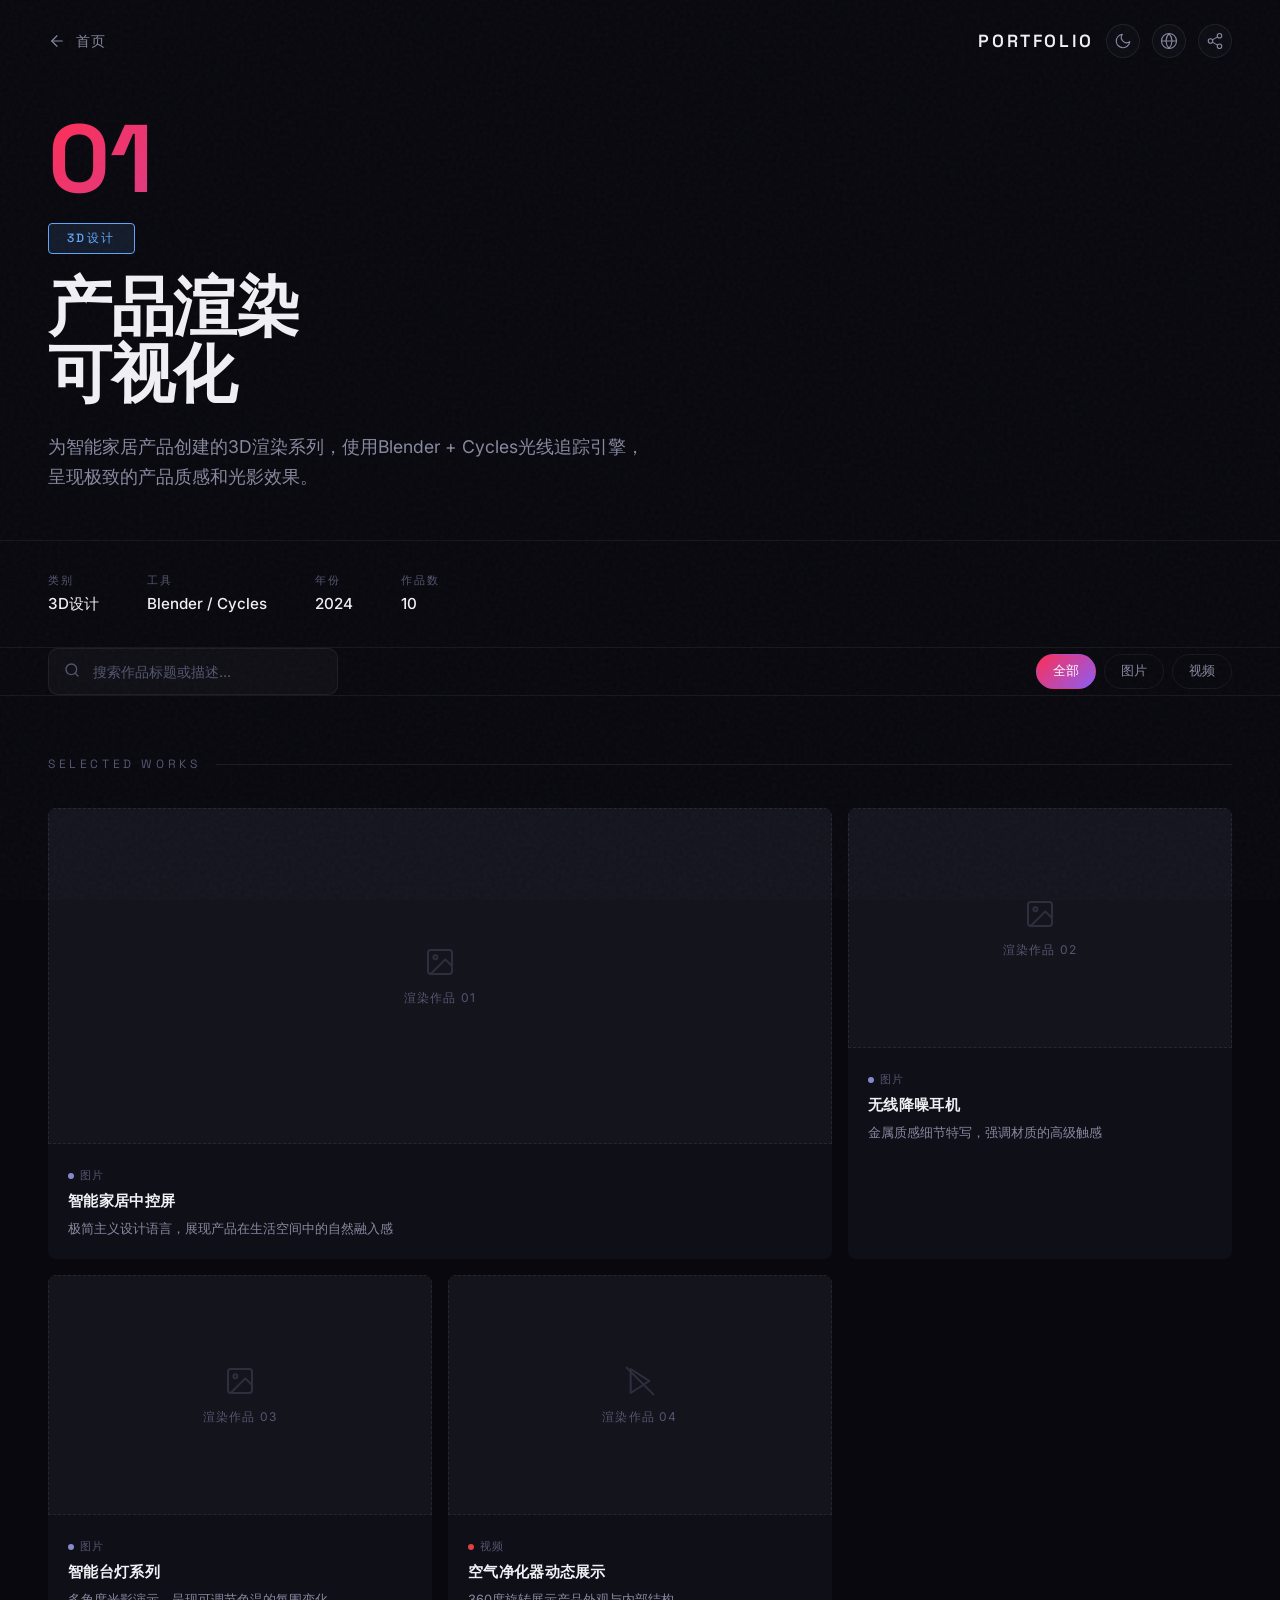
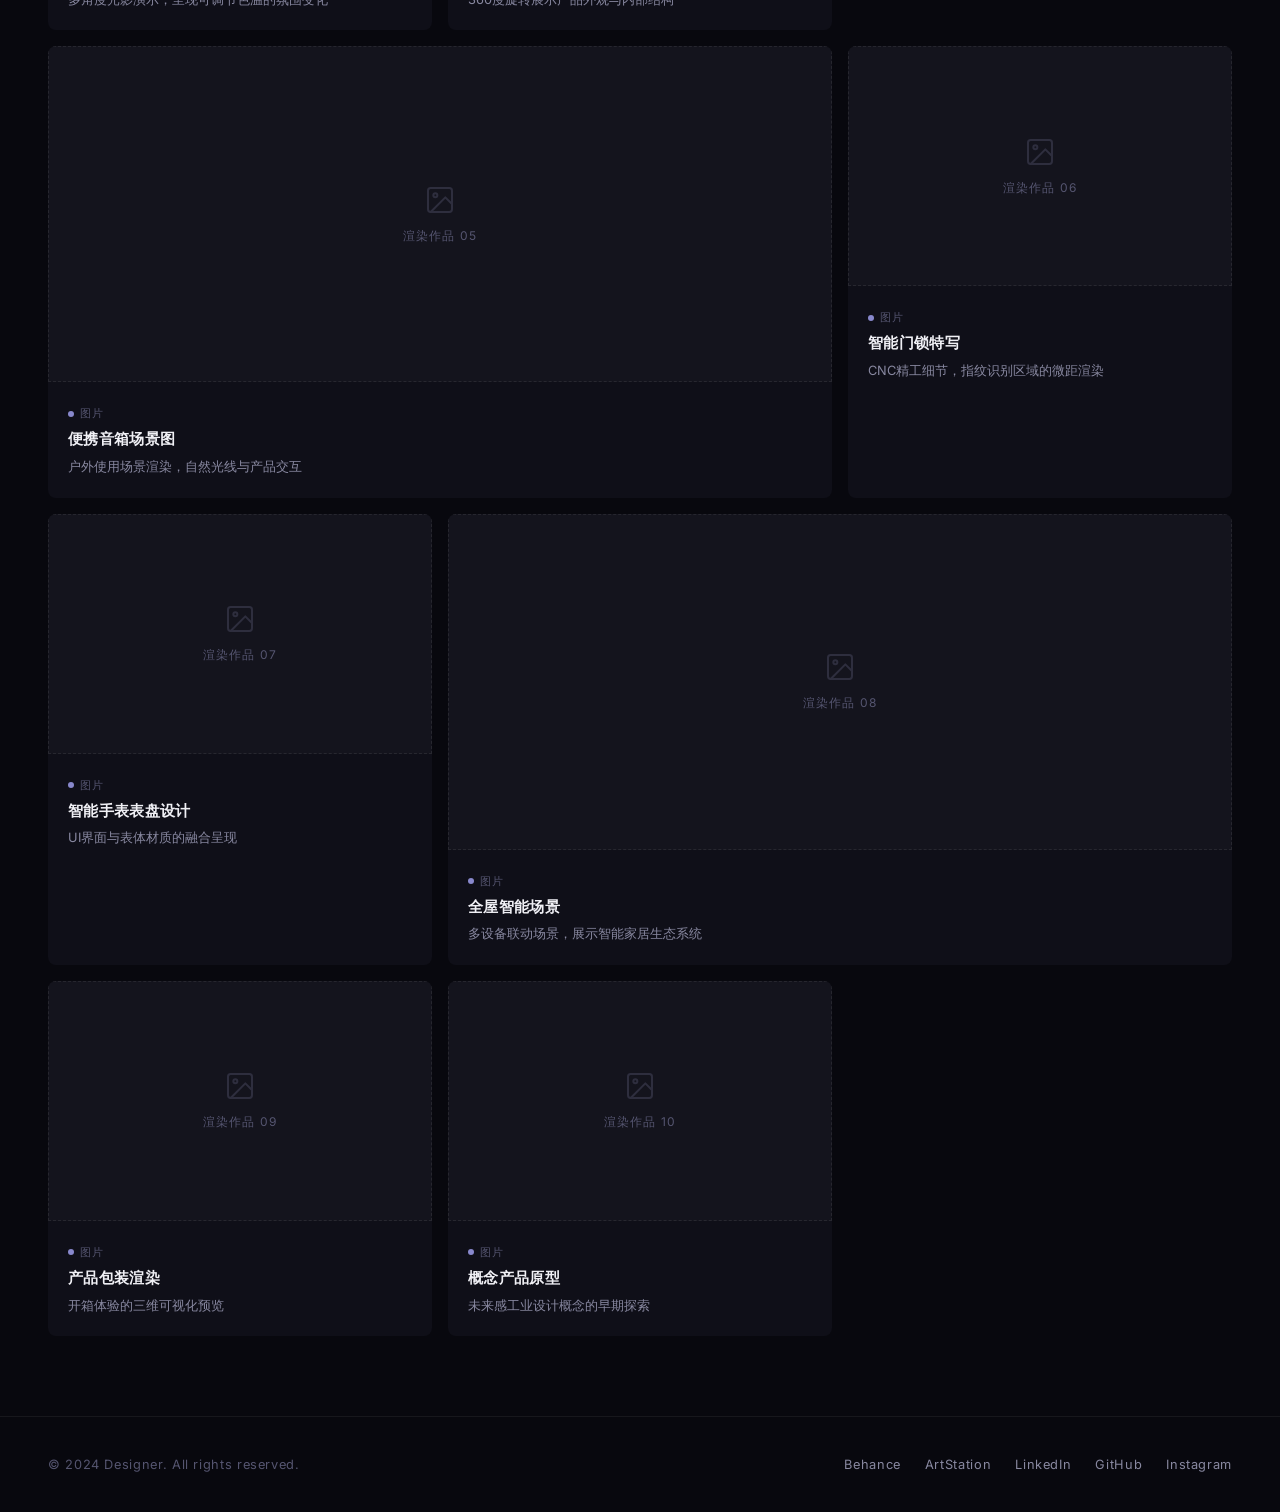
==== commit 875448da: "新增6大功能：主题切换、多语言、搜索筛选、联系表单、社交集成、作品分享" ====
--- a/detail.html
+++ b/detail.html
@@ -416,10 +416,52 @@
             <svg viewBox="0 0 24 24" fill="none" stroke="currentColor" stroke-width="1.5" stroke-linecap="round" stroke-linejoin="round">
                 <path d="M19 12H5"/><path d="M12 19l-7-7 7-7"/>
             </svg>
-            返回首页
+            <span data-i18n="navHome">返回首页</span>
         </a>
-        <a href="index.html" class="nav-logo">PORTFOLIO</a>
+        <div style="display:flex;align-items:center;gap:12px;">
+            <a href="index.html" class="nav-logo">PORTFOLIO</a>
+            <button class="toolbar-btn" id="themeToggle" title="Toggle theme" style="width:34px;height:34px;">
+                <svg id="themeIcon" viewBox="0 0 24 24" fill="none" stroke="currentColor" stroke-width="1.5" stroke-linecap="round" stroke-linejoin="round" width="16" height="16">
+                    <path d="M21 12.79A9 9 0 1111.21 3a7 7 0 009.79 9.79z"/>
+                </svg>
+            </button>
+            <div class="lang-switch">
+                <button class="toolbar-btn" id="langToggle" title="Language" style="width:34px;height:34px;">
+                    <svg viewBox="0 0 24 24" fill="none" stroke="currentColor" stroke-width="1.5" stroke-linecap="round" stroke-linejoin="round" width="16" height="16">
+                        <circle cx="12" cy="12" r="10"/><path d="M2 12h20"/><path d="M12 2a15.3 15.3 0 014 10 15.3 15.3 0 01-4 10 15.3 15.3 0 01-4-10A15.3 15.3 0 0112 2z"/>
+                    </svg>
+                </button>
+                <div class="lang-dropdown" id="langDropdown">
+                    <button class="lang-option active" data-lang="zh"><span class="flag">🇨🇳</span> 中文</button>
+                    <button class="lang-option" data-lang="en"><span class="flag">🇺🇸</span> English</button>
+                </div>
+            </div>
+            <button class="toolbar-btn" id="shareBtn" title="Share" style="width:34px;height:34px;">
+                <svg viewBox="0 0 24 24" fill="none" stroke="currentColor" stroke-width="1.5" stroke-linecap="round" stroke-linejoin="round" width="16" height="16">
+                    <circle cx="18" cy="5" r="3"/><circle cx="6" cy="12" r="3"/><circle cx="18" cy="19" r="3"/>
+                    <path d="M8.59 13.51l6.83 3.98M15.41 6.51l-6.82 3.98"/>
+                </svg>
+            </button>
+        </div>
     </nav>
+
+    <!-- 分享弹窗 -->
+    <div class="share-modal" id="shareModal">
+        <div class="share-modal-box" style="position:relative;">
+            <button class="share-close-btn" id="shareClose">&times;</button>
+            <div class="share-modal-title" data-i18n="shareTitle">分享作品集</div>
+            <div class="share-url-row">
+                <input type="text" class="share-url-input" id="shareUrlInput" readonly>
+                <button class="share-copy-btn" id="shareCopyBtn" data-i18n="copyLink">复制链接</button>
+            </div>
+            <div class="share-platforms">
+                <button class="share-platform-btn" onclick="window.openShare('wechat')"><span class="share-icon">💬</span><span>微信</span></button>
+                <button class="share-platform-btn" onclick="window.openShare('weibo')"><span class="share-icon">📢</span><span>微博</span></button>
+                <button class="share-platform-btn" onclick="window.openShare('twitter')"><span class="share-icon">𝕏</span><span>Twitter</span></button>
+                <button class="share-platform-btn" onclick="window.openShare('telegram')"><span class="share-icon">✈️</span><span>Telegram</span></button>
+            </div>
+        </div>
+    </div>
 
     <!-- Hero 区域 -->
     <div class="detail-hero" id="detailHero">
@@ -451,6 +493,23 @@
         </div>
     </div>
 
+    <!-- 搜索和筛选栏 -->
+    <div class="detail-search-bar fade-up">
+        <div class="detail-search-wrapper">
+            <span class="detail-search-icon">
+                <svg viewBox="0 0 24 24" fill="none" stroke="currentColor" stroke-width="2" stroke-linecap="round" stroke-linejoin="round">
+                    <circle cx="11" cy="11" r="8"/><path d="M21 21l-4.35-4.35"/>
+                </svg>
+            </span>
+            <input type="text" class="detail-search-input" id="detailSearch" data-i18n-placeholder="detailSearchPlaceholder" placeholder="搜索作品标题或描述...">
+        </div>
+        <div class="detail-filter-tags">
+            <button class="filter-tag active" data-filter="all" data-i18n="filterAll">全部</button>
+            <button class="filter-tag" data-filter="image" data-i18n="filterImage">图片</button>
+            <button class="filter-tag" data-filter="video" data-i18n="filterVideo">视频</button>
+        </div>
+    </div>
+
     <!-- 画廊 -->
     <div class="detail-gallery">
         <div class="gallery-section-title fade-up">SELECTED WORKS</div>
@@ -463,9 +522,11 @@
     <div class="detail-footer">
         <p>&copy; 2024 Designer. All rights reserved.</p>
         <div class="footer-socials">
-            <a href="#">Behance</a>
-            <a href="#">ArtStation</a>
-            <a href="#">LinkedIn</a>
+            <a href="https://www.behance.net/" target="_blank" rel="noopener">Behance</a>
+            <a href="https://www.artstation.com/" target="_blank" rel="noopener">ArtStation</a>
+            <a href="https://www.linkedin.com/" target="_blank" rel="noopener">LinkedIn</a>
+            <a href="https://github.com/HAHA-lh" target="_blank" rel="noopener">GitHub</a>
+            <a href="https://www.instagram.com/" target="_blank" rel="noopener">Instagram</a>
         </div>
     </div>
 
@@ -620,6 +681,7 @@
         cat.items.forEach((item, i) => {
             const div = document.createElement('div');
             div.className = `gallery-item fade-up ${item.layout || ''}`;
+            div.dataset.type = item.type;
 
             const tagColor = item.type === 'video' ? '#e04040' : '#8888cc';
 
@@ -744,5 +806,6 @@
         });
     })();
     </script>
+    <script src="features.js"></script>
 </body>
 </html>
--- a/style.css
+++ b/style.css
@@ -26,6 +26,43 @@
     --font-display:  'Space Grotesk', sans-serif;
     --font-body:     'Inter', sans-serif;
     --ease-out-expo: cubic-bezier(.16,1,.3,1);
+    --border-color:  rgba(255,255,255,.06);
+    --border-hover:  rgba(139,92,246,.2);
+    --shadow-card:   0 8px 32px rgba(0,0,0,.3);
+}
+
+/* ===== 浅色模式变量 ===== */
+[data-theme="light"] {
+    --bg-dark:       #f5f5f8;
+    --bg-card:       #ffffff;
+    --bg-card-hover: #f0f0f5;
+    --text-primary:  #1a1a2e;
+    --text-secondary:#5a5a72;
+    --text-dim:      #8888a0;
+    --accent-glow:   rgba(255,45,85,.08);
+    --accent-glow-p: rgba(139,92,246,.08);
+    --accent-glow-b: rgba(59,130,246,.08);
+    --border-color:  rgba(0,0,0,.08);
+    --border-hover:  rgba(139,92,246,.3);
+    --shadow-card:   0 8px 32px rgba(0,0,0,.08);
+}
+[data-theme="light"] body { background: var(--bg-dark); }
+[data-theme="light"] .side-nav-menu { background: rgba(245,245,248,.96); }
+[data-theme="light"] .panel-bg { background: var(--bg-dark); }
+[data-theme="light"] .panel-bg.dark { background: #eaeaf0; }
+[data-theme="light"] .media-placeholder { background: linear-gradient(135deg, #e8e8f0, #f0f0f8); }
+[data-theme="light"] .cube-face { border-color: rgba(139,92,246,.2); background: rgba(139,92,246,.03); }
+[data-theme="light"] .cursor-ring { border-color: rgba(0,0,0,.2); }
+[data-theme="light"] .noise-overlay { opacity: .02; }
+[data-theme="light"] .contact-card { background: rgba(255,255,255,.9); }
+[data-theme="light"] .loader { background: var(--bg-dark); }
+[data-theme="light"] .hero-title {
+    background: linear-gradient(135deg, var(--text-primary) 0%, var(--text-primary) 30%, #7c3aed 70%, #2563eb 100%);
+    -webkit-background-clip: text; background-clip: text;
+}
+[data-theme="light"] .work-number {
+    color: rgba(139,92,246,.1);
+    -webkit-text-stroke: 1px rgba(139,92,246,.2);
 }
 
 /* 渐变工具类 */
@@ -854,3 +891,339 @@
     .nav-item { font-size: 1.6rem; }
     .side-nav-menu { padding: 80px 30px; }
 }
+
+/* ==============================
+   功能工具栏（主题切换 / 语言切换）
+   ============================== */
+.feature-toolbar {
+    position: fixed; top: 24px; right: 40px;
+    z-index: 9990;
+    display: flex; align-items: center; gap: 10px;
+}
+.toolbar-btn {
+    width: 40px; height: 40px;
+    display: flex; align-items: center; justify-content: center;
+    background: rgba(15,15,24,.7);
+    backdrop-filter: blur(12px);
+    -webkit-backdrop-filter: blur(12px);
+    border: 1px solid rgba(255,255,255,.08);
+    border-radius: 50%;
+    color: var(--text-secondary);
+    cursor: none;
+    transition: all .3s;
+    font-size: 1rem;
+}
+.toolbar-btn:hover {
+    border-color: var(--accent-purple);
+    color: var(--text-primary);
+    box-shadow: 0 0 20px rgba(139,92,246,.15);
+}
+.toolbar-btn svg { width: 18px; height: 18px; }
+[data-theme="light"] .toolbar-btn {
+    background: rgba(255,255,255,.7);
+    border-color: rgba(0,0,0,.08);
+}
+[data-theme="light"] .toolbar-btn:hover {
+    border-color: var(--accent-purple);
+    box-shadow: 0 0 20px rgba(139,92,246,.12);
+}
+
+/* 语言切换下拉 */
+.lang-switch {
+    position: relative;
+}
+.lang-dropdown {
+    position: absolute; top: 48px; right: 0;
+    background: rgba(15,15,24,.95);
+    backdrop-filter: blur(20px);
+    -webkit-backdrop-filter: blur(20px);
+    border: 1px solid rgba(255,255,255,.08);
+    border-radius: 12px;
+    padding: 6px;
+    min-width: 120px;
+    opacity: 0;
+    pointer-events: none;
+    transform: translateY(-8px);
+    transition: all .3s var(--ease-out-expo);
+}
+.lang-dropdown.open {
+    opacity: 1;
+    pointer-events: all;
+    transform: translateY(0);
+}
+.lang-option {
+    display: flex; align-items: center; gap: 10px;
+    padding: 10px 14px;
+    border-radius: 8px;
+    font-size: .85rem;
+    color: var(--text-secondary);
+    cursor: none;
+    transition: all .2s;
+    border: none; background: none; width: 100%;
+    font-family: var(--font-body);
+}
+.lang-option:hover, .lang-option.active {
+    background: rgba(139,92,246,.1);
+    color: var(--text-primary);
+}
+.lang-option .flag { font-size: 1.1rem; }
+[data-theme="light"] .lang-dropdown {
+    background: rgba(255,255,255,.95);
+    border-color: rgba(0,0,0,.08);
+}
+
+/* ==============================
+   联系表单
+   ============================== */
+.contact-form {
+    margin-top: 24px;
+    display: flex; flex-direction: column; gap: 16px;
+}
+.form-group {
+    display: flex; flex-direction: column; gap: 6px;
+}
+.form-group label {
+    font-size: .75rem;
+    letter-spacing: .1em;
+    text-transform: uppercase;
+    color: var(--text-dim);
+    font-family: var(--font-display);
+}
+.form-group input,
+.form-group textarea {
+    width: 100%;
+    padding: 12px 16px;
+    background: rgba(255,255,255,.03);
+    border: 1px solid var(--border-color);
+    border-radius: 10px;
+    color: var(--text-primary);
+    font-family: var(--font-body);
+    font-size: .9rem;
+    transition: border-color .3s, box-shadow .3s;
+    outline: none;
+    resize: vertical;
+}
+.form-group input:focus,
+.form-group textarea:focus {
+    border-color: var(--accent-purple);
+    box-shadow: 0 0 0 3px rgba(139,92,246,.1);
+}
+.form-group input::placeholder,
+.form-group textarea::placeholder {
+    color: var(--text-dim);
+}
+.form-group textarea { min-height: 100px; }
+.form-submit {
+    display: inline-flex; align-items: center; justify-content: center; gap: 8px;
+    padding: 14px 32px;
+    background: linear-gradient(135deg, var(--accent-red), var(--accent-purple));
+    border: none; border-radius: 10px;
+    color: #fff;
+    font-family: var(--font-display);
+    font-weight: 600; font-size: .9rem;
+    letter-spacing: .05em;
+    cursor: none;
+    transition: all .3s;
+    position: relative; overflow: hidden;
+}
+.form-submit:hover {
+    transform: translateY(-2px);
+    box-shadow: 0 8px 30px rgba(139,92,246,.3);
+}
+.form-submit:disabled {
+    opacity: .6; cursor: not-allowed; transform: none;
+}
+.form-message {
+    font-size: .85rem;
+    padding: 10px 14px;
+    border-radius: 8px;
+    display: none;
+}
+.form-message.success {
+    display: block;
+    background: rgba(52,211,153,.1);
+    color: #34d399;
+    border: 1px solid rgba(52,211,153,.2);
+}
+.form-message.error {
+    display: block;
+    background: rgba(255,45,85,.1);
+    color: #ff6b6b;
+    border: 1px solid rgba(255,45,85,.2);
+}
+[data-theme="light"] .form-group input,
+[data-theme="light"] .form-group textarea {
+    background: rgba(0,0,0,.02);
+}
+[data-theme="light"] .form-group input::placeholder,
+[data-theme="light"] .form-group textarea::placeholder {
+    color: #aaa;
+}
+
+/* ==============================
+   分享弹窗
+   ============================== */
+.share-modal {
+    position: fixed; inset: 0;
+    z-index: 10000;
+    background: rgba(5,5,10,.85);
+    backdrop-filter: blur(20px);
+    display: flex; align-items: center; justify-content: center;
+    opacity: 0; pointer-events: none;
+    transition: opacity .3s;
+}
+.share-modal.active { opacity: 1; pointer-events: all; }
+.share-modal-box {
+    background: var(--bg-card);
+    border: 1px solid var(--border-color);
+    border-radius: 16px;
+    padding: 32px;
+    width: 400px; max-width: 90vw;
+    transform: translateY(20px);
+    transition: transform .4s var(--ease-out-expo);
+}
+.share-modal.active .share-modal-box { transform: translateY(0); }
+.share-modal-title {
+    font-family: var(--font-display);
+    font-size: 1.2rem; font-weight: 600;
+    margin-bottom: 20px;
+}
+.share-url-row {
+    display: flex; gap: 8px;
+    margin-bottom: 20px;
+}
+.share-url-input {
+    flex: 1;
+    padding: 10px 14px;
+    background: rgba(255,255,255,.03);
+    border: 1px solid var(--border-color);
+    border-radius: 8px;
+    color: var(--text-secondary);
+    font-size: .8rem;
+    font-family: var(--font-body);
+    outline: none;
+}
+[data-theme="light"] .share-url-input {
+    background: rgba(0,0,0,.03);
+}
+.share-copy-btn {
+    padding: 10px 16px;
+    background: linear-gradient(135deg, var(--accent-red), var(--accent-purple));
+    border: none; border-radius: 8px;
+    color: #fff;
+    font-size: .8rem;
+    font-weight: 600;
+    cursor: none;
+    transition: all .3s;
+    white-space: nowrap;
+}
+.share-copy-btn:hover { transform: translateY(-1px); box-shadow: 0 4px 15px rgba(139,92,246,.3); }
+.share-platforms {
+    display: grid; grid-template-columns: repeat(4, 1fr); gap: 10px;
+}
+.share-platform-btn {
+    display: flex; flex-direction: column; align-items: center; gap: 6px;
+    padding: 14px 8px;
+    background: rgba(255,255,255,.03);
+    border: 1px solid var(--border-color);
+    border-radius: 10px;
+    color: var(--text-secondary);
+    font-size: .7rem;
+    cursor: none;
+    transition: all .3s;
+}
+.share-platform-btn:hover {
+    border-color: var(--accent-purple);
+    color: var(--text-primary);
+    background: rgba(139,92,246,.06);
+}
+.share-platform-btn .share-icon { font-size: 1.3rem; }
+.share-close-btn {
+    position: absolute; top: 16px; right: 16px;
+    width: 36px; height: 36px;
+    border: 1px solid var(--border-color);
+    border-radius: 50%;
+    background: transparent;
+    color: var(--text-dim);
+    font-size: 1.2rem;
+    cursor: none;
+    display: flex; align-items: center; justify-content: center;
+    transition: all .3s;
+}
+.share-close-btn:hover {
+    border-color: var(--accent-purple);
+    color: var(--text-primary);
+}
+
+/* 详情页 — 搜索和筛选 */
+.detail-search-bar {
+    display: flex; align-items: center; gap: 12px;
+    padding: 0 48px;
+    background: var(--bg-dark);
+    border-bottom: 1px solid var(--border-color);
+}
+.detail-search-input {
+    flex: 1;
+    padding: 14px 20px 14px 44px;
+    background: rgba(255,255,255,.03);
+    border: 1px solid var(--border-color);
+    border-radius: 10px;
+    color: var(--text-primary);
+    font-family: var(--font-body);
+    font-size: .9rem;
+    outline: none;
+    transition: border-color .3s, box-shadow .3s;
+}
+.detail-search-input:focus {
+    border-color: var(--accent-purple);
+    box-shadow: 0 0 0 3px rgba(139,92,246,.1);
+}
+.detail-search-input::placeholder { color: var(--text-dim); }
+.detail-search-wrapper {
+    position: relative; flex: 1;
+}
+.detail-search-icon {
+    position: absolute; left: 16px; top: 50%;
+    transform: translateY(-50%);
+    color: var(--text-dim);
+    pointer-events: none;
+}
+.detail-search-icon svg { width: 16px; height: 16px; }
+.detail-filter-tags {
+    display: flex; gap: 8px; flex-shrink: 0;
+}
+.filter-tag {
+    padding: 8px 16px;
+    border: 1px solid var(--border-color);
+    border-radius: 20px;
+    font-size: .8rem;
+    color: var(--text-secondary);
+    cursor: none;
+    transition: all .3s;
+    background: transparent;
+    font-family: var(--font-body);
+    white-space: nowrap;
+}
+.filter-tag:hover { border-color: var(--border-hover); color: var(--text-primary); }
+.filter-tag.active {
+    background: linear-gradient(135deg, var(--accent-red), var(--accent-purple));
+    border-color: transparent;
+    color: #fff;
+}
+.gallery-no-results {
+    grid-column: 1 / -1;
+    text-align: center;
+    padding: 60px 20px;
+    color: var(--text-dim);
+    font-size: .95rem;
+}
+
+/* 响应式调整 */
+@media (max-width: 768px) {
+    .feature-toolbar { top: 16px; right: 16px; }
+    .toolbar-btn { width: 36px; height: 36px; }
+    .detail-search-bar { padding: 0 24px; flex-direction: column; }
+    .detail-filter-tags { flex-wrap: wrap; }
+    .share-platforms { grid-template-columns: repeat(4, 1fr); }
+    .share-modal-box { padding: 24px; }
+}
